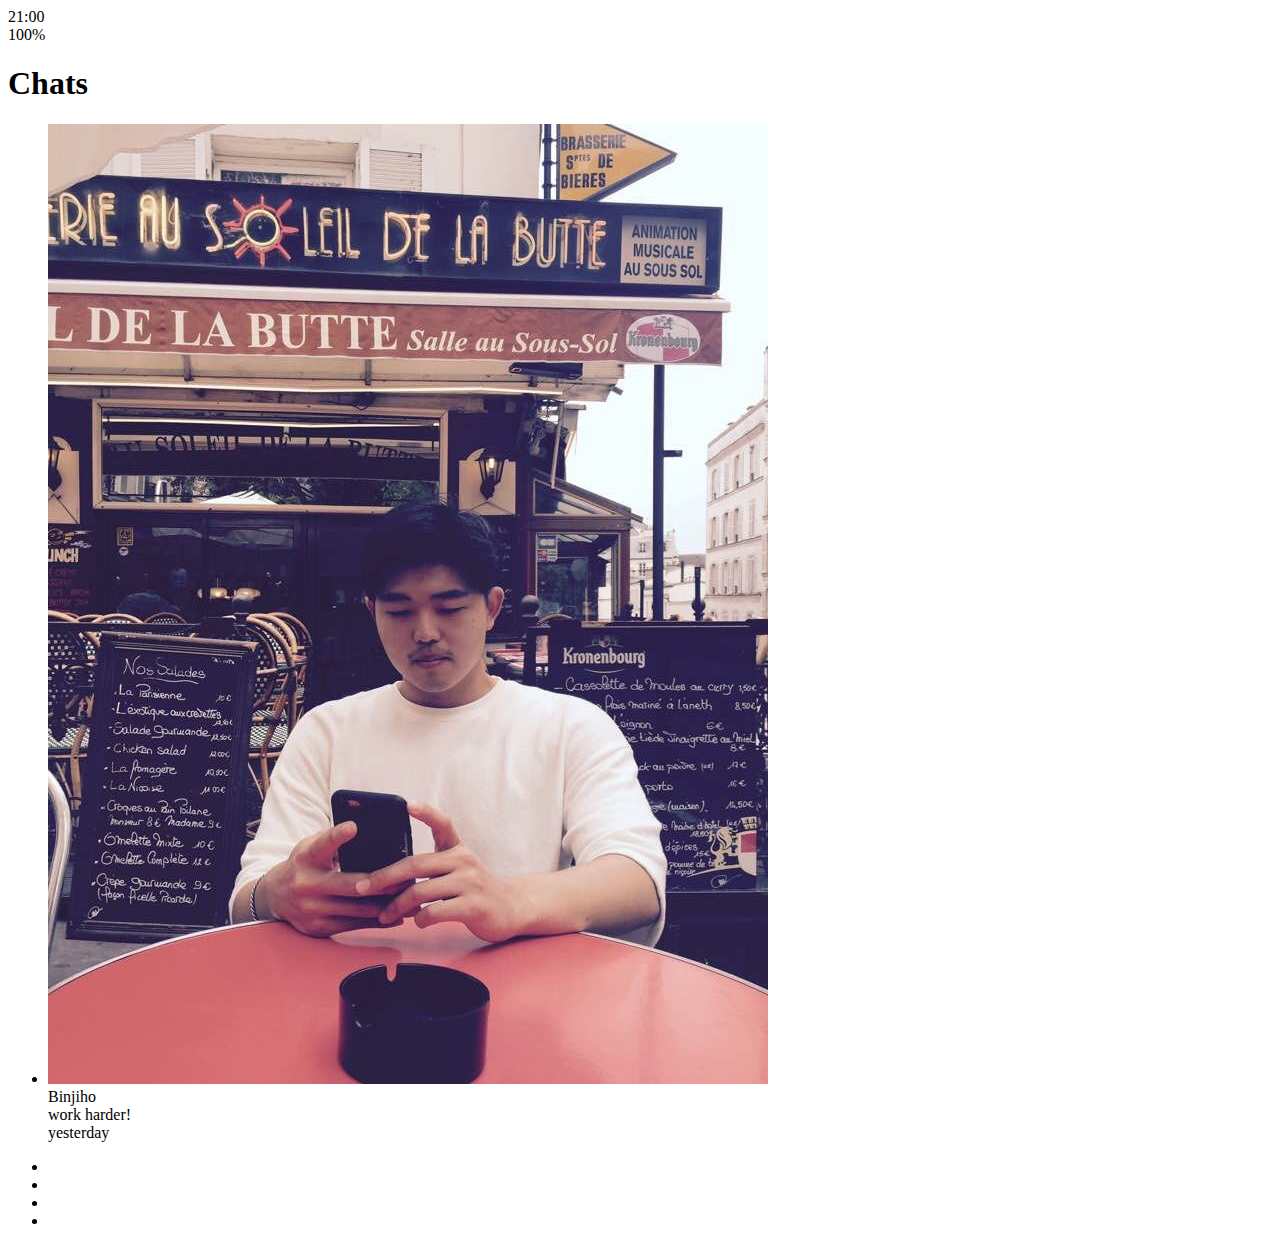
==== index.html @ 0088b2f5 "Find Screen" ====
<!DOCTYPE html>
<html lang="en">
<head>
    <meta charset="UTF-8">
    <meta name="viewport" content="width=device-width, initial-scale=1.0">
    <link
      rel="stylesheet"
      href="https://use.fontawesome.com/releases/v5.7.2/css/all.css"
      integrity="sha384-fnmOCqbTlWIlj8LyTjo7mOUStjsKC4pOpQbqyi7RrhN7udi9RwhKkMHpvLbHG9Sr"
      crossorigin="anonymous"
    />
    <title>Chats | KaKao Clone</title>
</head>
<body>
    <div class= "status-bar">
        <div class="status-bar__column">
            <span class="status-bar__clock">21:00</span>
        </div>
        <!--font awsome-->
        <div class="status-bar__column">
            <i class="fas fa-clock"></i>
            <i class="fas fa-volume-mute"></i>
            <i class="fas fa-wifi"></i>
            <span class="status-bar__battery-level">100%</span>
            <i class="fas fa-battery-full"></i>
        </div>
    </div>
    <header class="header">
        <div class="header__header_column">
            <h1 class="header__title">Chats</h1>
        </div>
        <div class="header__header_column">
            <span class="header__icon">
                <i class="fas fa-search"></i>
            </span>
            <span class="header__icon">
                <i class="fas fa-comment"></i>
            </span>
            <span class="header__icon">
                <i class="fas fa-cog"></i>
            </span>
        </div>
    </header>
    <main class="chats">
        <ul class="chats__list">
            <li class="chats__chat">
                <div class="chat__column">
                    <img src="images/avatar.jpg" alt="" class="chat__avatar global">
                    <div class="chat__content">
                        <span class="chat__username">Binjiho</span>
                        <i class="far fa-bell"></i>
                    </div>
                        <span class="chat__preview">work harder!</span>
                    </div>
                </div>
                <div class="chat__column">
                    <span class="chat__timestamp">yesterday</span>
                </div>
            </li>
        </ul>
    </main>
    <nav class="nav">
        <ul class="nav__list">
            <li class="nav__list-item">
                <a href="friends.html" class="nav__list-link">
                    <i class="far fa-user"></i></a></li>
            <li class="nav__list-item">
                <a href="index.html" class="nav__list-link">
                    <i class="fas fa-comment"></i></a></li>
            <li class="nav__list-item">
                <a href="find.html" class="nav__list-link">
                    <i class="fas fa-search"></i></a></li>
            <li class="nav__list-item">
                <a href="more.html" class="nav__list-link">
                    <i class="fas fa-ellipsis-h"></i></a></li>
        </ul>
    </nav>
</body>
</html>
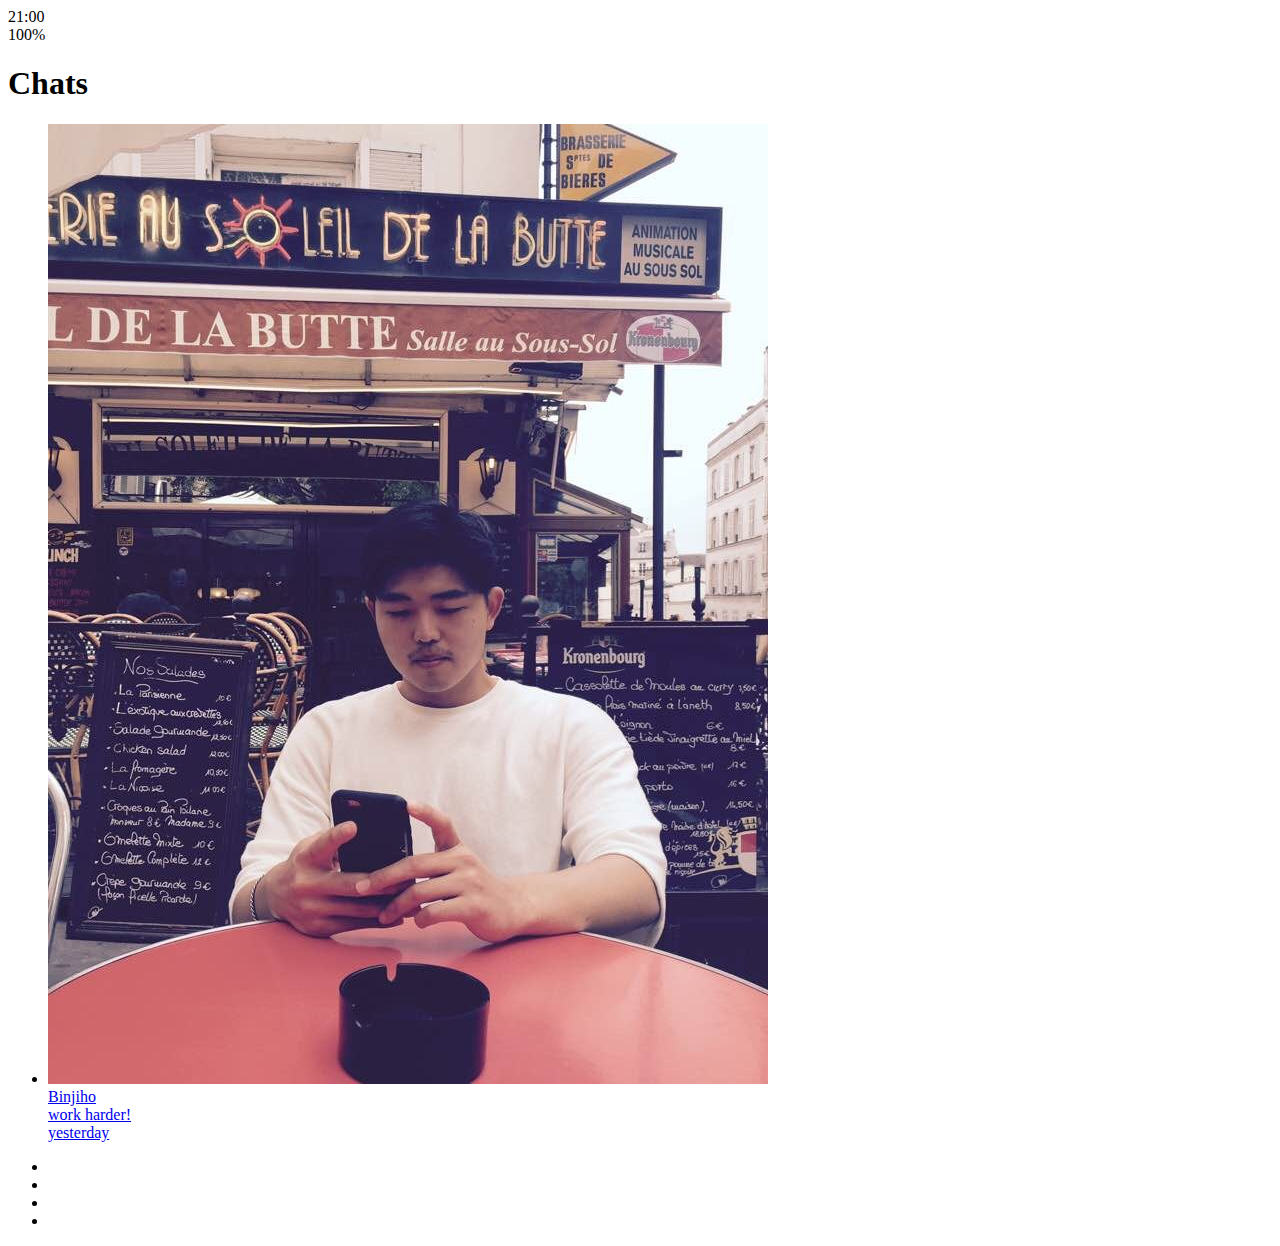
==== commit ec1b59c6: "Chat Screen" ====
--- a/index.html
+++ b/index.html
@@ -43,7 +43,8 @@
     </header>
     <main class="chats">
         <ul class="chats__list">
-            <li class="chats__chat">
+            <li class="chats__chat chat">
+                <a href="chat.html">
                 <div class="chat__column">
                     <img src="images/avatar.jpg" alt="" class="chat__avatar global">
                     <div class="chat__content">
@@ -56,6 +57,7 @@
                 <div class="chat__column">
                     <span class="chat__timestamp">yesterday</span>
                 </div>
+                </a>
             </li>
         </ul>
     </main>
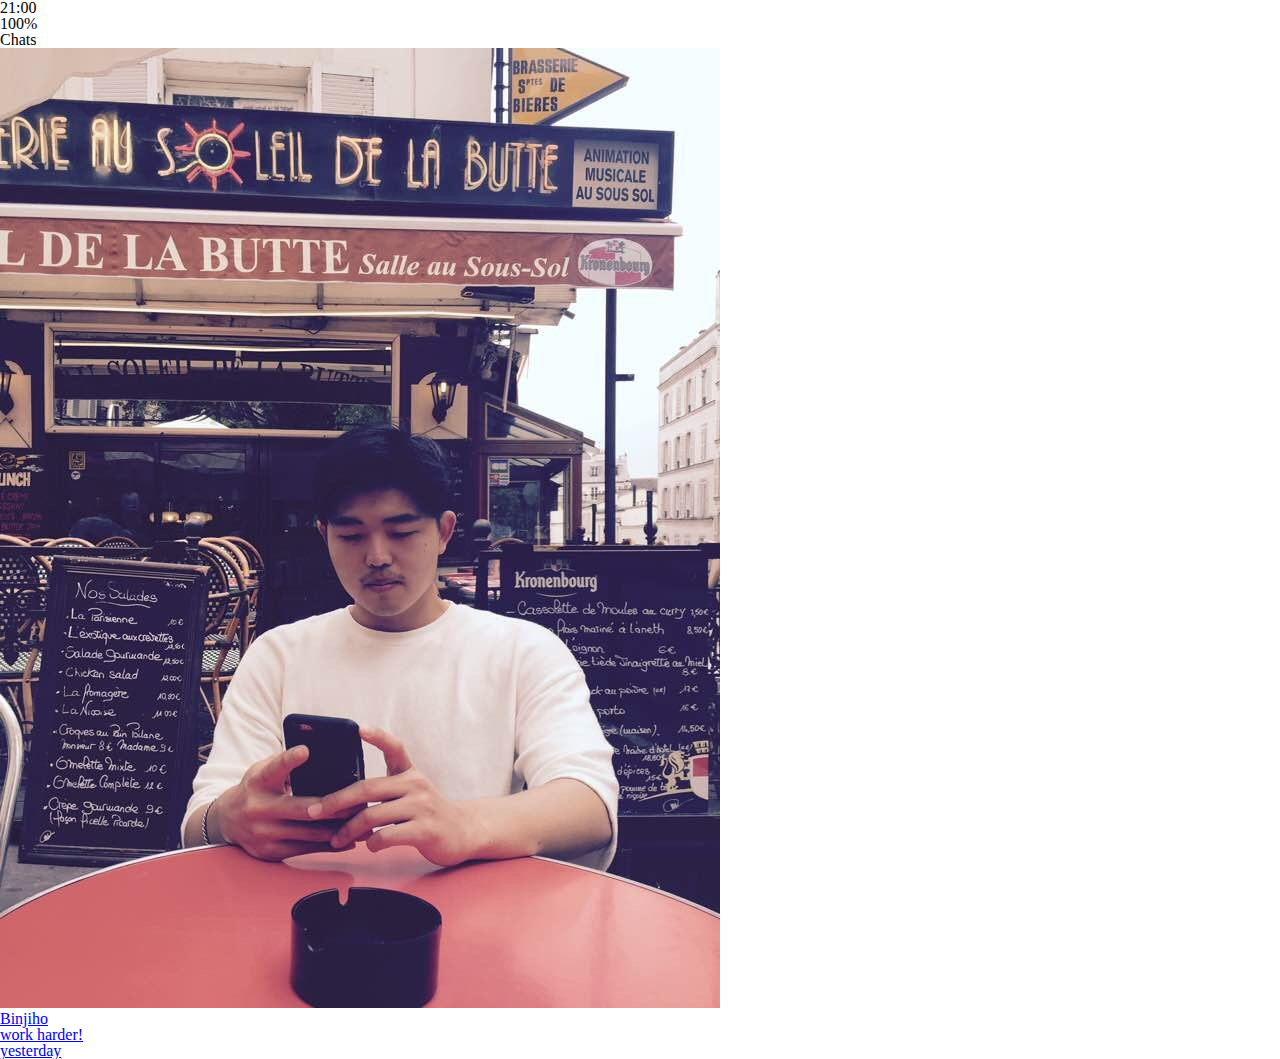
==== commit 58c2e6c8: "Reset CSS" ====
--- a/index.html
+++ b/index.html
@@ -9,6 +9,7 @@
       integrity="sha384-fnmOCqbTlWIlj8LyTjo7mOUStjsKC4pOpQbqyi7RrhN7udi9RwhKkMHpvLbHG9Sr"
       crossorigin="anonymous"
     />
+    <link rel="stylesheet" href="css/styles.css"/>
     <title>Chats | KaKao Clone</title>
 </head>
 <body>
--- a/css/styles.css
+++ b/css/styles.css
@@ -0,0 +1 @@
+@import "reset.css";
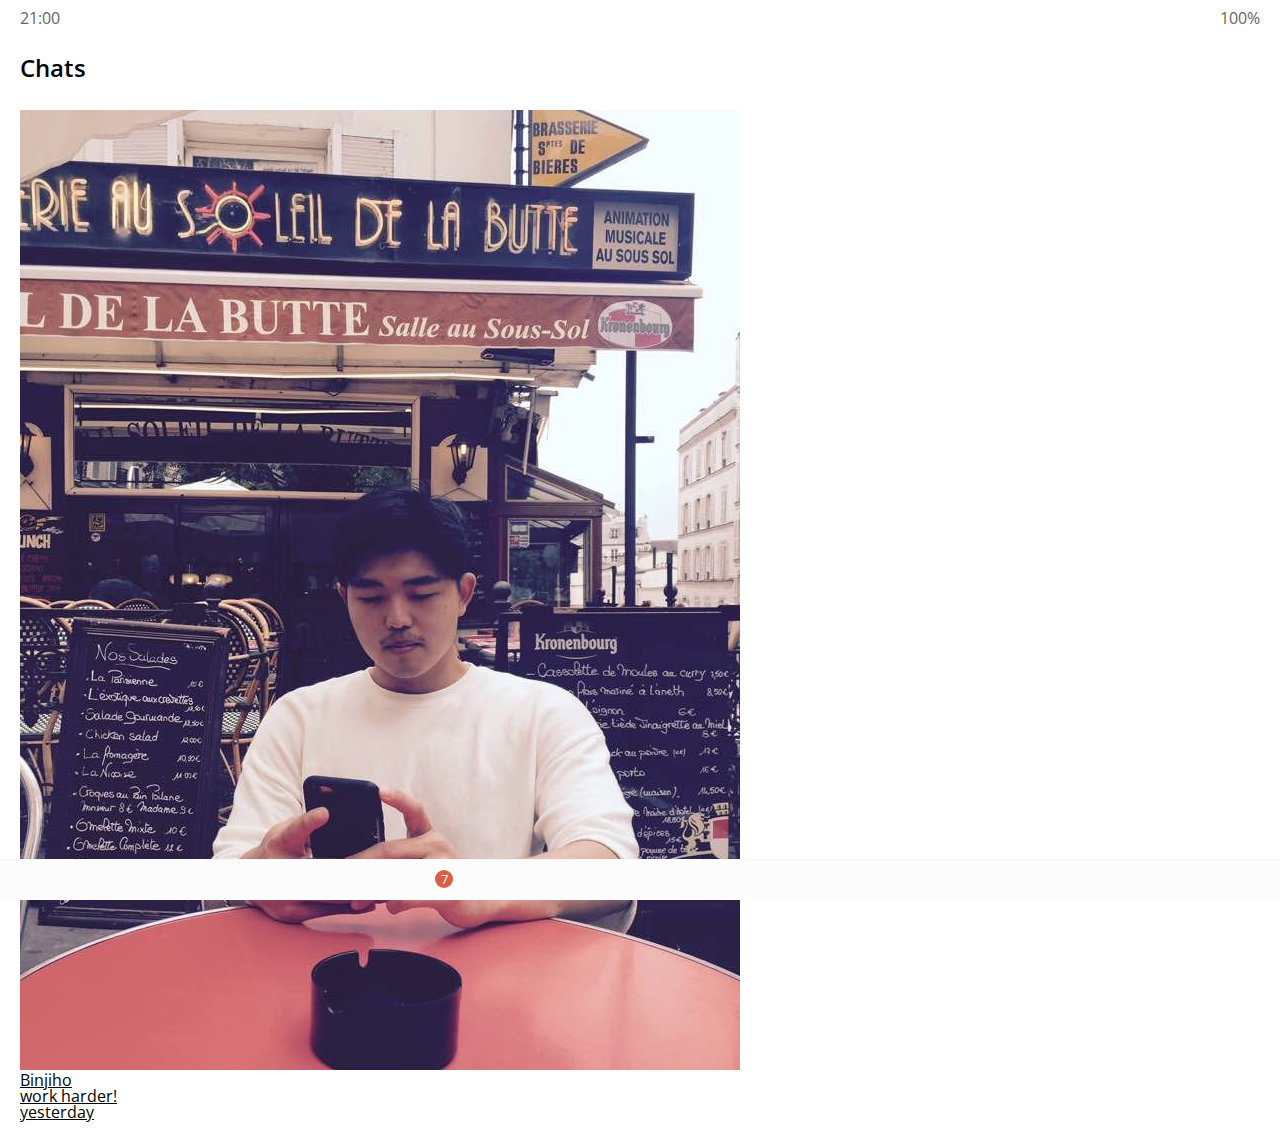
==== commit c1c5bdee: "navigation-bar add talk ballon" ====
--- a/index.html
+++ b/index.html
@@ -69,6 +69,7 @@
                     <i class="far fa-user"></i></a></li>
             <li class="nav__list-item">
                 <a href="index.html" class="nav__list-link">
+                    <div class="nav__badge">7</div>
                     <i class="fas fa-comment"></i></a></li>
             <li class="nav__list-item">
                 <a href="find.html" class="nav__list-link">
--- a/css/styles.css
+++ b/css/styles.css
@@ -1 +1,21 @@
+@import url('https://fonts.googleapis.com/css?family=Open+Sans&display=swap');
 @import "reset.css";
+@import "status-bar.css";
+@import "header.css";
+@import "nav-bar.css";
+
+*{
+    /* 모든 element에 적용 : padding을 줘도 크기를 늘리지 마라 */
+    box-sizing: border-box; 
+}
+
+body{
+    background-color: white;
+    padding: 10px 20px;
+    color: #020202;
+    font-family: "Open Sans",-apple-system, BlinkMacSystemFont, 'Segoe UI', Roboto, Oxygen, Ubuntu, Cantarell, 'Open Sans', 'Helvetica Neue', sans-serif;
+}
+
+a{
+    color:inherit;
+}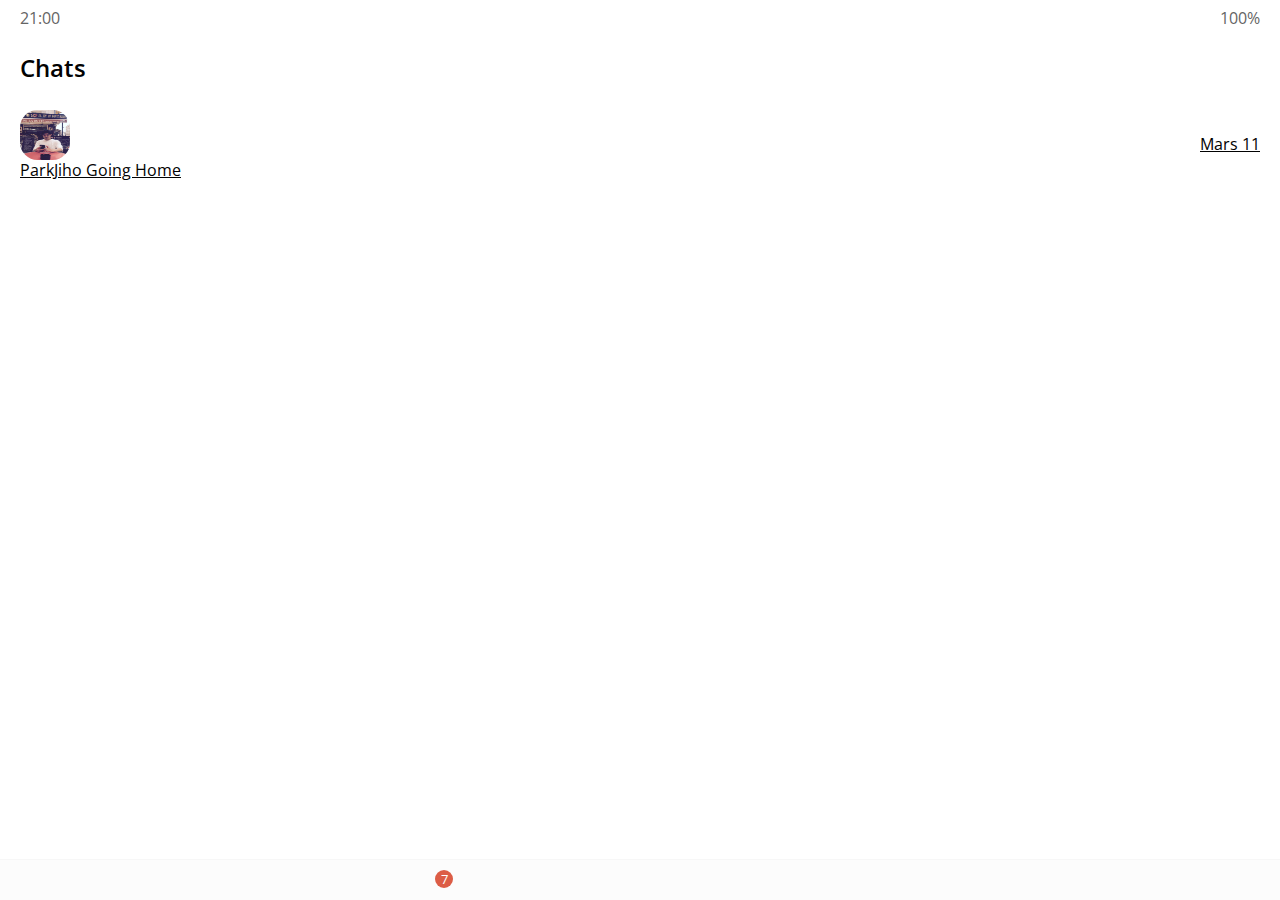
==== commit a15ef69a: "Friend Component part1" ====
--- a/index.html
+++ b/index.html
@@ -46,17 +46,20 @@
         <ul class="chats__list">
             <li class="chats__chat chat">
                 <a href="chat.html">
-                <div class="chat__column">
-                    <img src="images/avatar.jpg" alt="" class="chat__avatar global">
-                    <div class="chat__content">
-                        <span class="chat__username">Binjiho</span>
-                        <i class="far fa-bell"></i>
+                    <div class="chat__chat friend friend--large">
+                        <div class="friend__column">
+                            <img src="images/avatar.jpg" alt="" class="global-avatar friend__avatar">
+                            <div class="friend__content">
+                                <span class="friend__name">ParkJiho</span>
+                                <span class="friend__bottom-text">Going Home</span>
+                            </div>
+                        </div>
+                        <div class="friend__column">
+                                <span class="chat__timestamp">
+                                    Mars 11
+                                </span>  
+                        </div>
                     </div>
-                        <span class="chat__preview">work harder!</span>
-                    </div>
-                </div>
-                <div class="chat__column">
-                    <span class="chat__timestamp">yesterday</span>
                 </div>
                 </a>
             </li>
--- a/css/styles.css
+++ b/css/styles.css
@@ -3,6 +3,7 @@
 @import "status-bar.css";
 @import "header.css";
 @import "nav-bar.css";
+@import "friend.css";
 
 *{
     /* 모든 element에 적용 : padding을 줘도 크기를 늘리지 마라 */
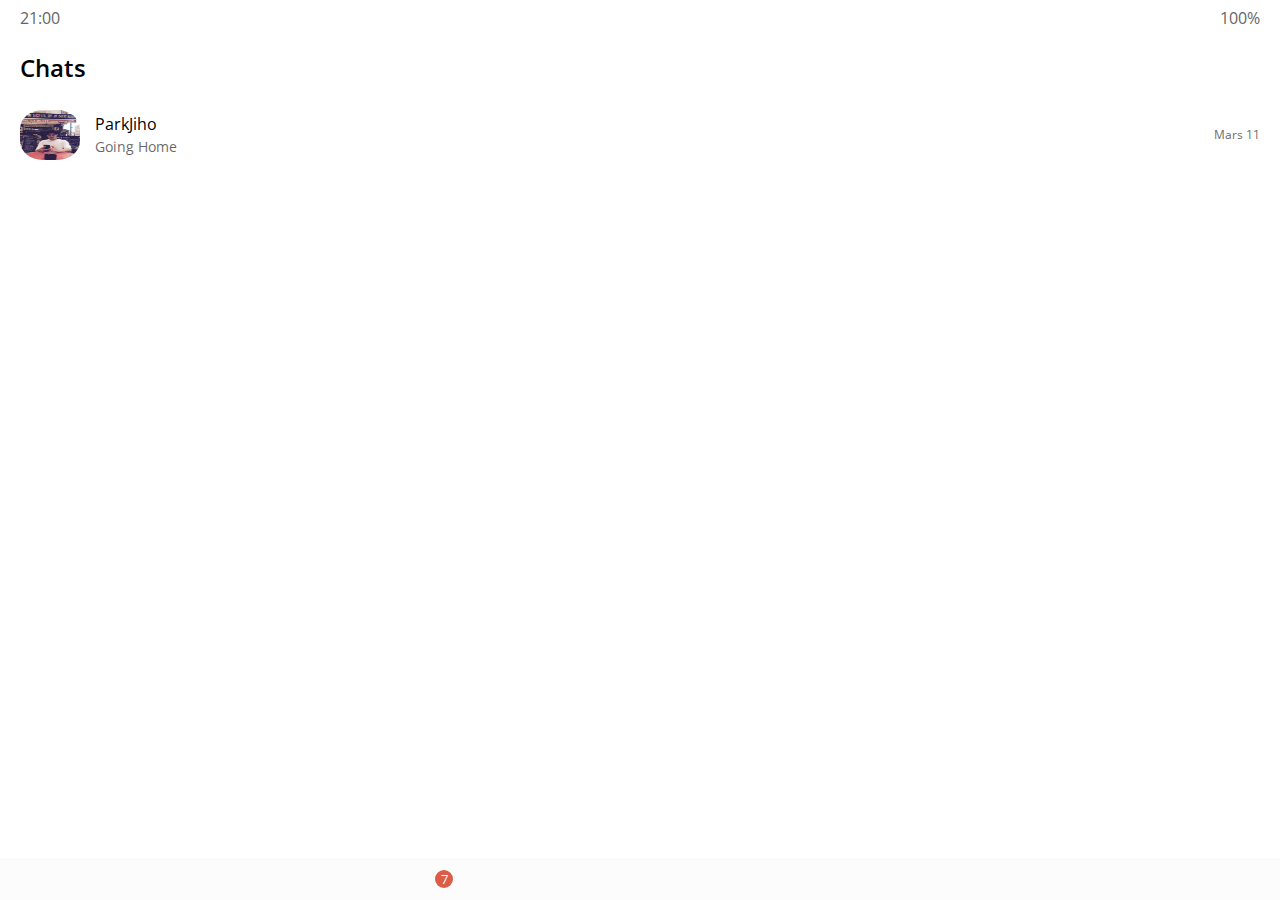
==== commit c9c1ca2b: "Friend Component part.2" ====
--- a/index.html
+++ b/index.html
@@ -48,7 +48,7 @@
                 <a href="chat.html">
                     <div class="chat__chat friend friend--large">
                         <div class="friend__column">
-                            <img src="images/avatar.jpg" alt="" class="global-avatar friend__avatar">
+                            <img src="images/avatar.jpg" alt="" class="medium-avatar friend__avatar">
                             <div class="friend__content">
                                 <span class="friend__name">ParkJiho</span>
                                 <span class="friend__bottom-text">Going Home</span>
--- a/css/styles.css
+++ b/css/styles.css
@@ -19,4 +19,5 @@
 
 a{
     color:inherit;
+    text-decoration: none;
 }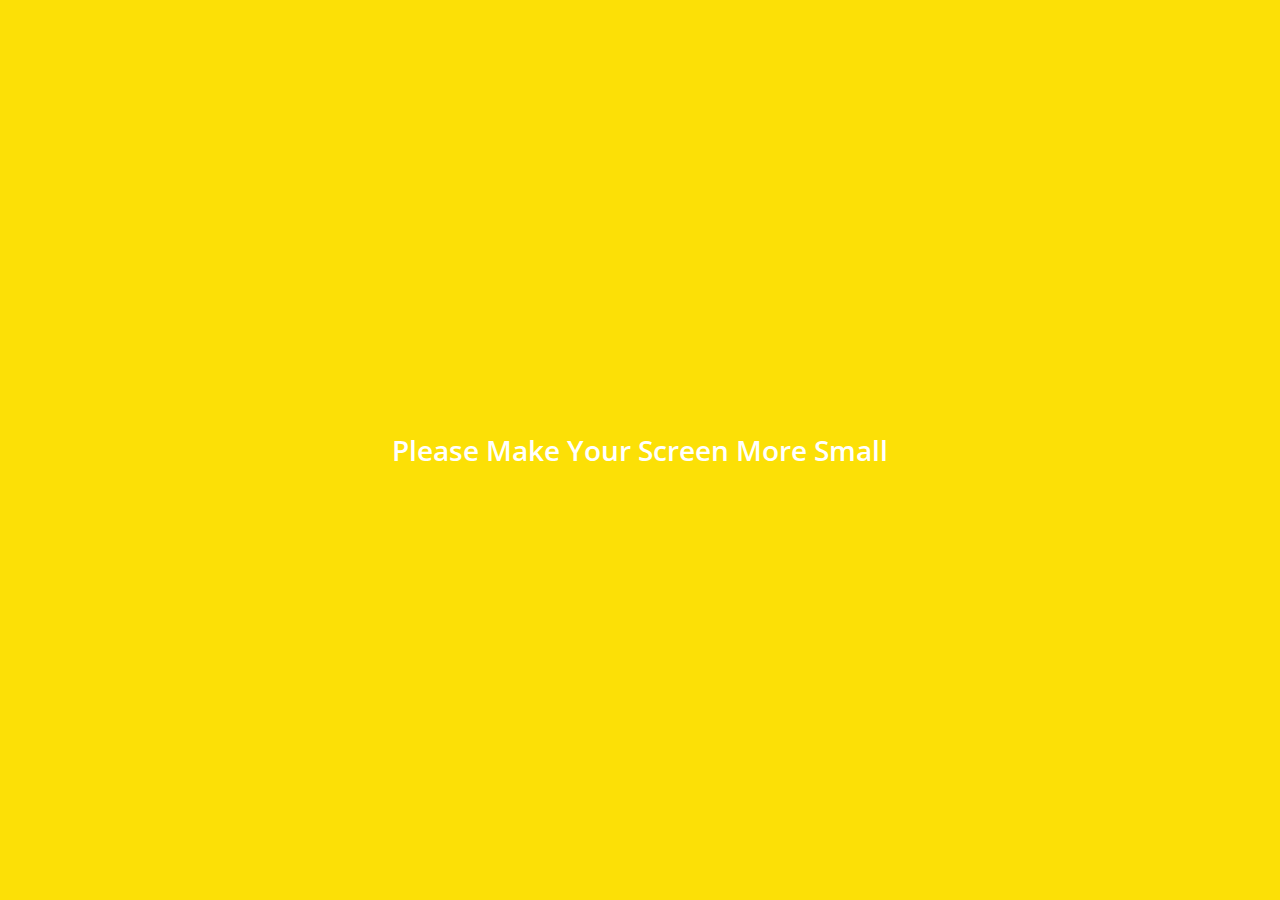
==== commit e9f655ba: "Screen Size Media Query" ====
--- a/index.html
+++ b/index.html
@@ -82,5 +82,8 @@
                     <i class="fas fa-ellipsis-h"></i></a></li>
         </ul>
     </nav>
+    <div class="bigScreen">
+        <span class="bigScreen__text">Please Make Your Screen More Small</span>
+    </div>
 </body>
 </html>--- a/css/styles.css
+++ b/css/styles.css
@@ -4,6 +4,12 @@
 @import "header.css";
 @import "nav-bar.css";
 @import "friend.css";
+@import "friends.css";
+@import "find.css";
+@import "more.css";
+@import "setting.css";
+@import "chat.css";
+@import "mobile.css";
 
 *{
     /* 모든 element에 적용 : padding을 줘도 크기를 늘리지 마라 */
@@ -20,4 +26,18 @@
 a{
     color:inherit;
     text-decoration: none;
+}
+
+@keyframes fadeIn{
+    from{
+        opacity: 0;
+        transform: translateY(30px);
+    }
+    to{
+        opacity: 1;
+        transform: none;
+    }
+}
+main {
+    animation: fadeIn 0.5s ease-in-out;
 }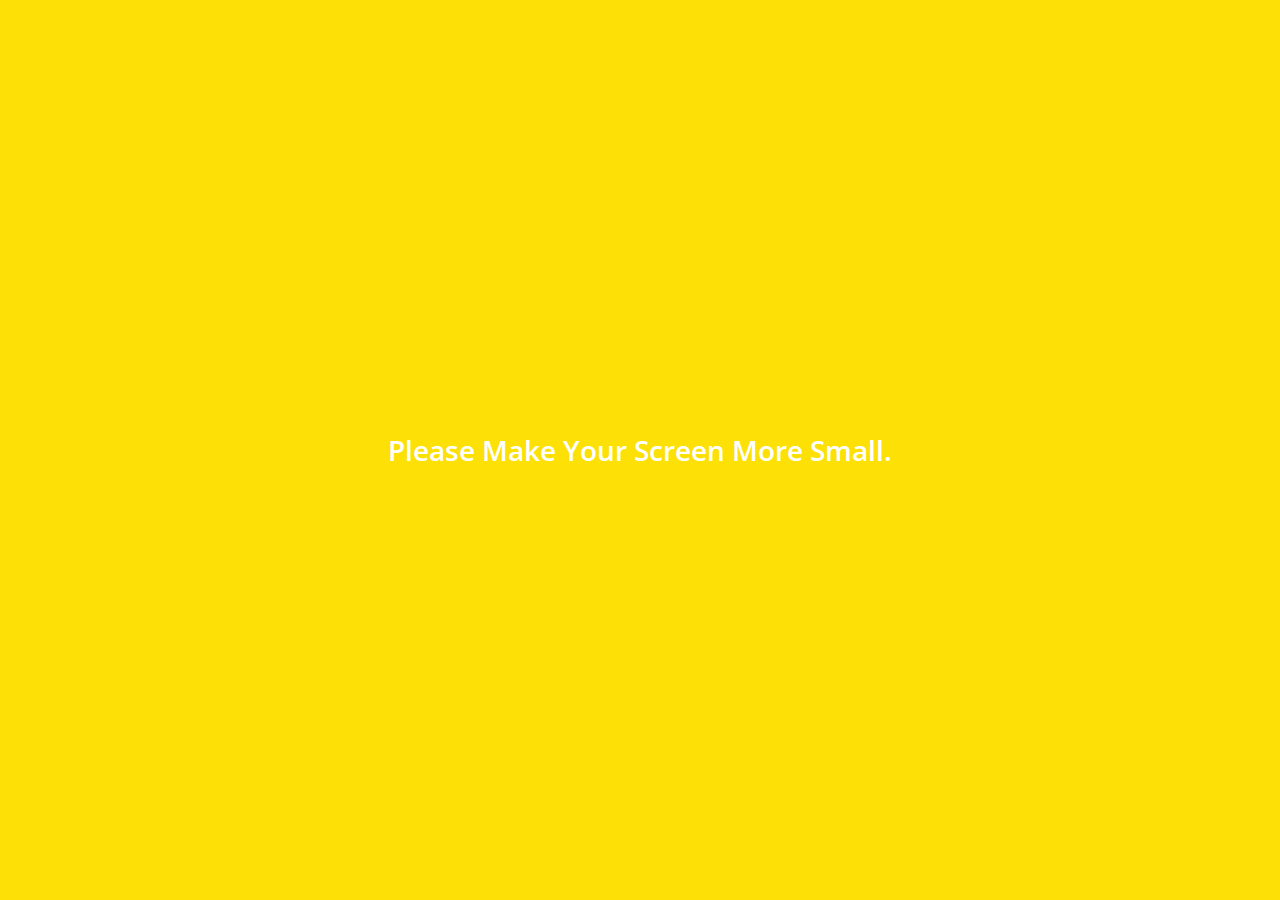
==== commit 623ec07b: "MasterBranch, gh-pages branch" ====
--- a/index.html
+++ b/index.html
@@ -83,7 +83,7 @@
         </ul>
     </nav>
     <div class="bigScreen">
-        <span class="bigScreen__text">Please Make Your Screen More Small</span>
+        <span class="bigScreen__text">Please Make Your Screen More Small.</span>
     </div>
 </body>
 </html>